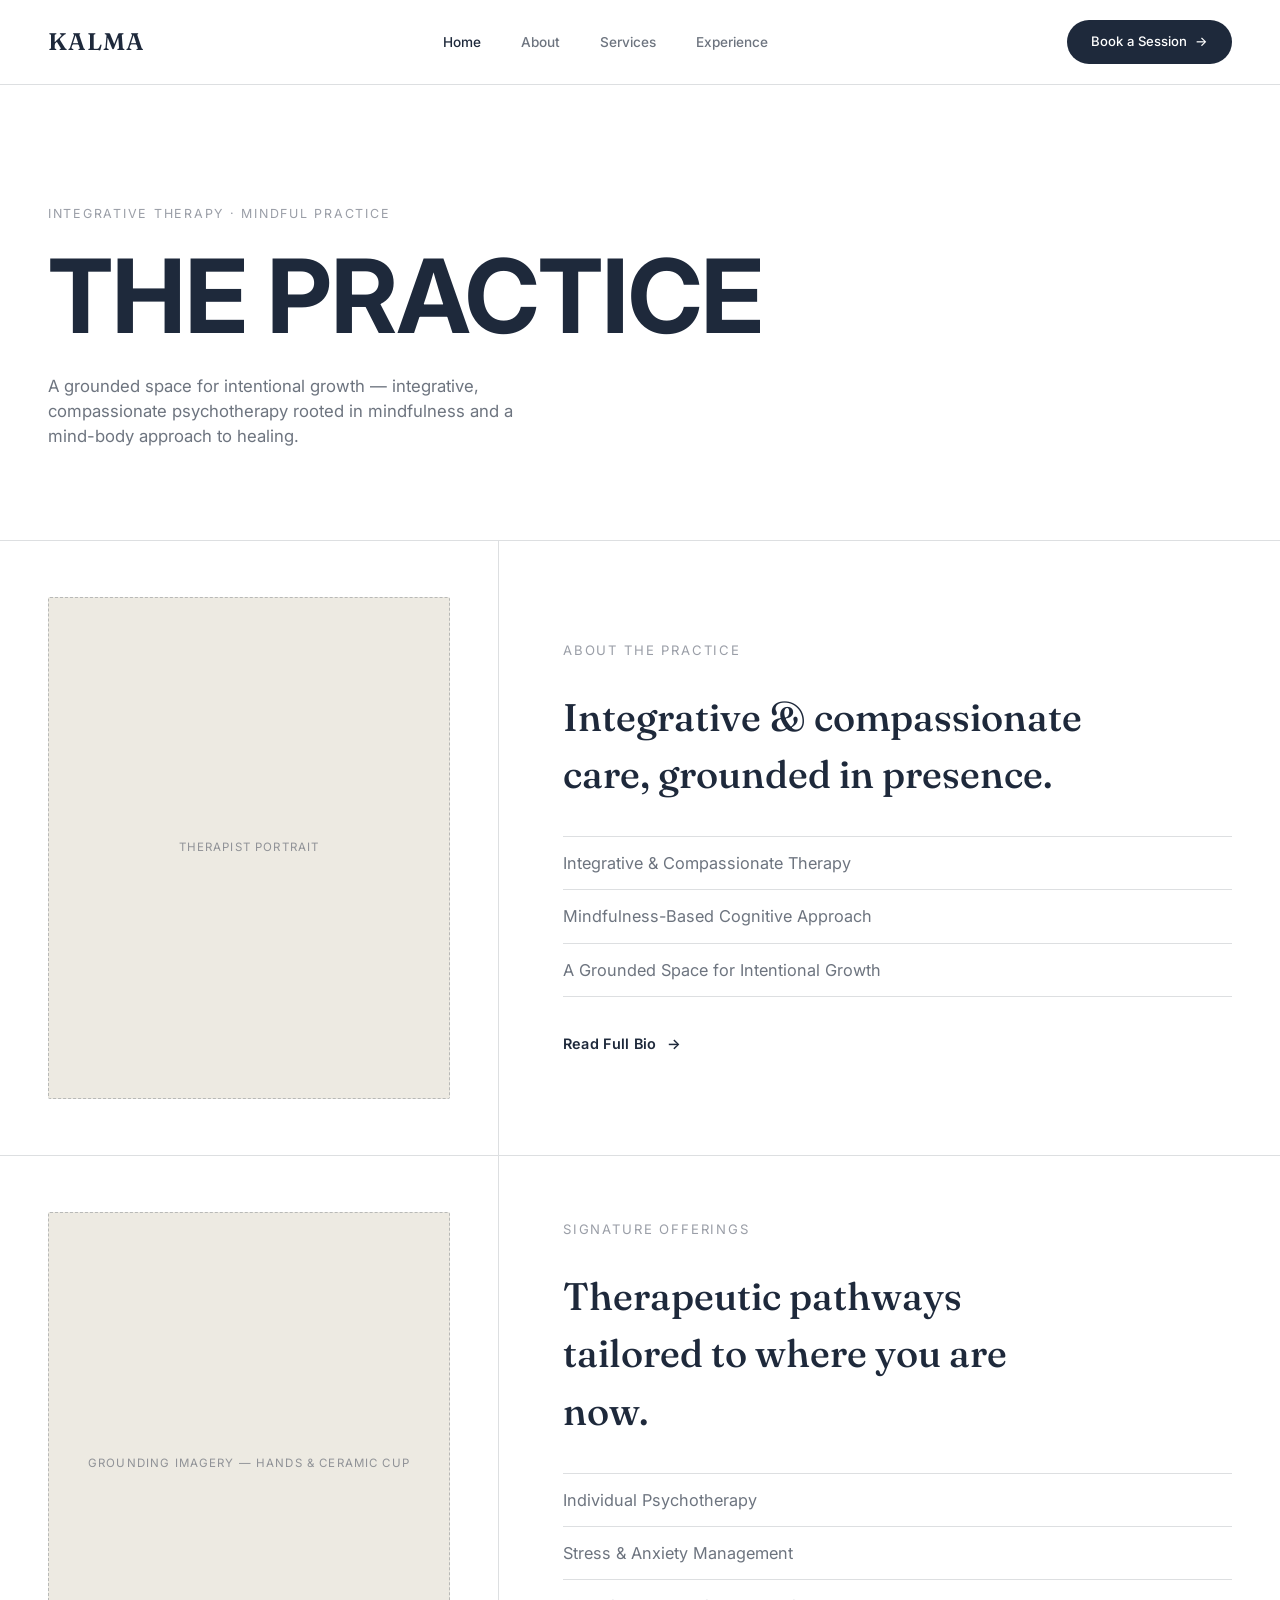
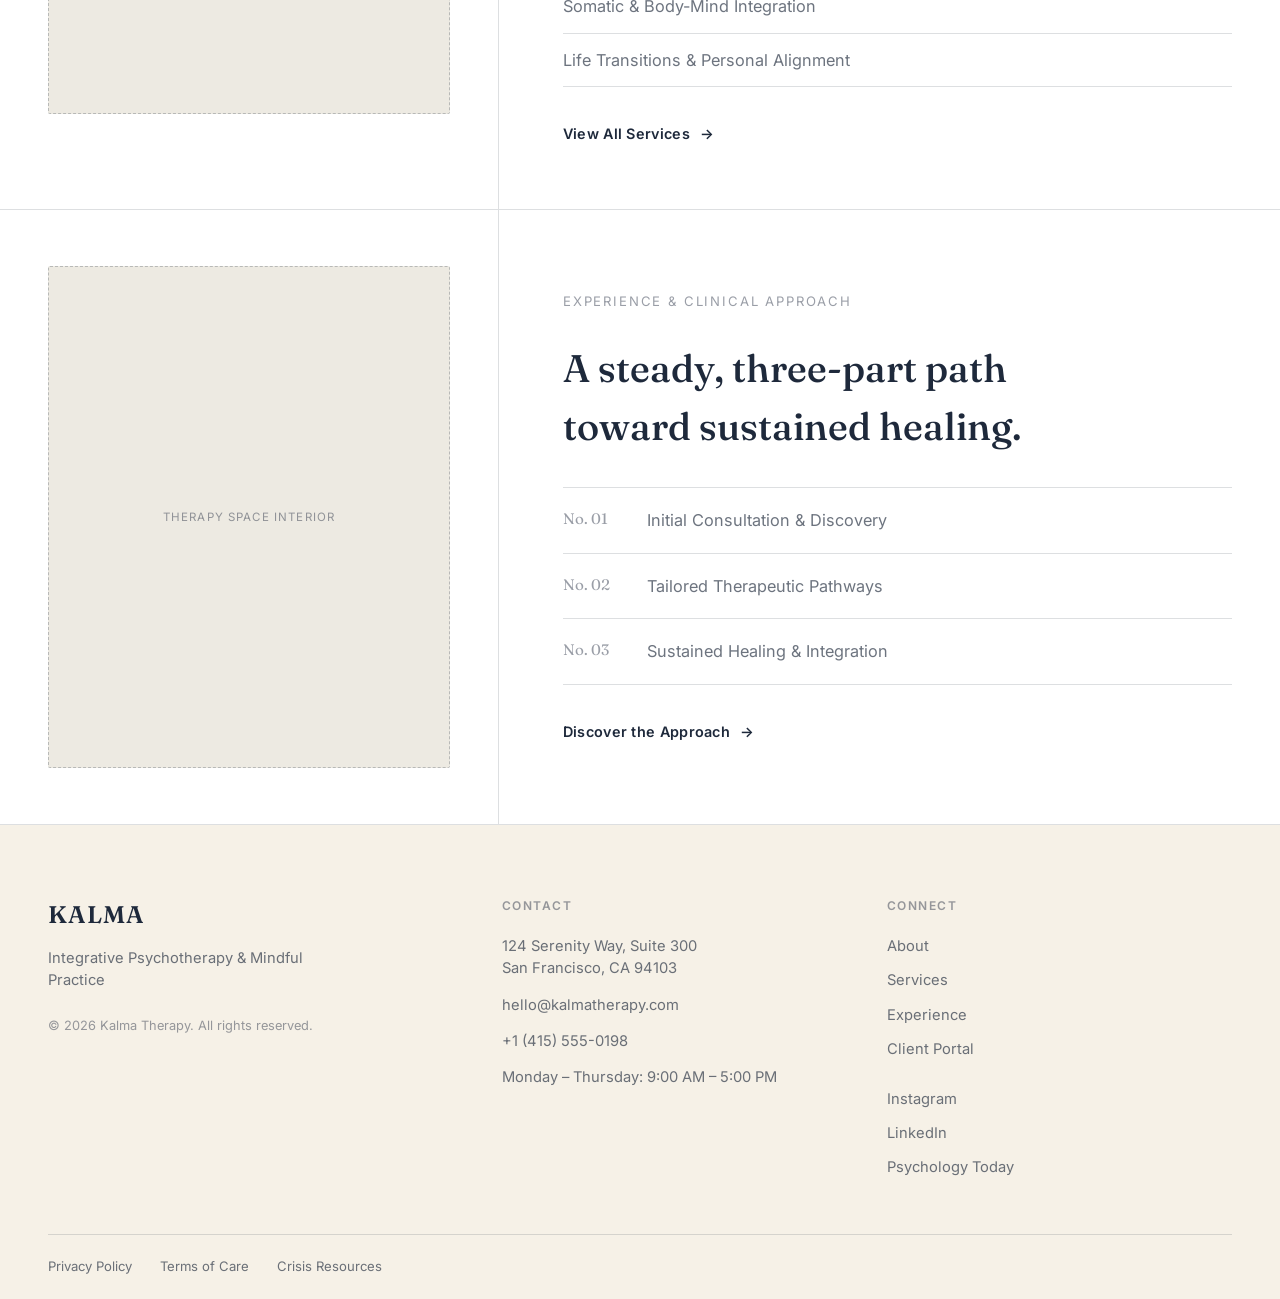
==== index.html @ 2f0d1805 "first commit" ====
<!doctype html>
<html lang="en">
<head>
<meta charset="UTF-8" />
<meta name="viewport" content="width=device-width, initial-scale=1.0" />
<title>Kalma — Integrative Psychotherapy &amp; Mindful Practice</title>
<link rel="preconnect" href="https://fonts.googleapis.com" />
<link rel="preconnect" href="https://fonts.gstatic.com" crossorigin />
<link href="https://fonts.googleapis.com/css2?family=Fraunces:wght@500;600&family=Inter:wght@400;500;600;700&display=swap" rel="stylesheet" />
<link rel="stylesheet" href="css/style.css" />
</head>
<body>

<nav class="site-nav">
  <div class="wrapper nav-inner">
    <a href="index.html" class="wordmark">KALMA</a>
    <div class="nav-links">
      <a href="index.html" class="active">Home</a>
      <a href="about.html">About</a>
      <a href="services.html">Services</a>
      <a href="experience.html">Experience</a>
    </div>
    <a href="experience.html" class="pill-btn">Book a Session <span>→</span></a>
    <button class="nav-toggle" aria-label="Toggle navigation">
      <span></span><span></span><span></span>
    </button>
  </div>
</nav>

<header class="hero">
  <div class="wrapper">
    <p class="kicker tracked-upper">Integrative Therapy &middot; Mindful Practice</p>
    <h1 class="tracked-upper">The Practice</h1>
    <p>A grounded space for intentional growth — integrative, compassionate psychotherapy rooted in mindfulness and a mind-body approach to healing.</p>
  </div>
</header>

<section class="editorial-row">
  <div class="wrapper row-grid">
    <div class="row-image">
      <div class="placeholder"><span>Therapist Portrait</span></div>
    </div>
    <div class="col-divider"></div>
    <div class="row-content">
      <p class="section-header tracked-upper">About the Practice</p>
      <h2>Integrative &amp; compassionate care, grounded in presence.</h2>
      <ul class="teaser-list">
        <li>Integrative &amp; Compassionate Therapy</li>
        <li>Mindfulness-Based Cognitive Approach</li>
        <li>A Grounded Space for Intentional Growth</li>
      </ul>
      <a href="about.html" class="cta-link">Read Full Bio <span class="arrow">→</span></a>
    </div>
  </div>
</section>

<section class="editorial-row">
  <div class="wrapper row-grid">
    <div class="row-image">
      <div class="placeholder"><span>Grounding Imagery — Hands &amp; Ceramic Cup</span></div>
    </div>
    <div class="col-divider"></div>
    <div class="row-content">
      <p class="section-header tracked-upper">Signature Offerings</p>
      <h2>Therapeutic pathways tailored to where you are now.</h2>
      <ul class="teaser-list">
        <li>Individual Psychotherapy</li>
        <li>Stress &amp; Anxiety Management</li>
        <li>Somatic &amp; Body-Mind Integration</li>
        <li>Life Transitions &amp; Personal Alignment</li>
      </ul>
      <a href="services.html" class="cta-link">View All Services <span class="arrow">→</span></a>
    </div>
  </div>
</section>

<section class="editorial-row">
  <div class="wrapper row-grid">
    <div class="row-image">
      <div class="placeholder"><span>Therapy Space Interior</span></div>
    </div>
    <div class="col-divider"></div>
    <div class="row-content">
      <p class="section-header tracked-upper">Experience &amp; Clinical Approach</p>
      <h2>A steady, three-part path toward sustained healing.</h2>
      <ul class="numbered-list">
        <li><span class="num">No. 01</span><span class="num-label">Initial Consultation &amp; Discovery</span></li>
        <li><span class="num">No. 02</span><span class="num-label">Tailored Therapeutic Pathways</span></li>
        <li><span class="num">No. 03</span><span class="num-label">Sustained Healing &amp; Integration</span></li>
      </ul>
      <a href="experience.html" class="cta-link">Discover the Approach <span class="arrow">→</span></a>
    </div>
  </div>
</section>

<footer class="site-footer">
  <div class="wrapper">
    <div class="footer-grid">
      <div class="footer-brand">
        <p class="wordmark">KALMA</p>
        <p class="tagline">Integrative Psychotherapy &amp; Mindful Practice</p>
        <p class="copyright">&copy; 2026 Kalma Therapy. All rights reserved.</p>
      </div>
      <div class="footer-col">
        <h5 class="tracked-upper">Contact</h5>
        <p class="detail-line">124 Serenity Way, Suite 300<br />San Francisco, CA 94103</p>
        <p class="detail-line">hello@kalmatherapy.com</p>
        <p class="detail-line">+1 (415) 555-0198</p>
        <p class="detail-line">Monday – Thursday: 9:00 AM – 5:00 PM</p>
      </div>
      <div class="footer-col">
        <h5 class="tracked-upper">Connect</h5>
        <div class="footer-links">
          <a href="about.html">About</a>
          <a href="services.html">Services</a>
          <a href="experience.html">Experience</a>
          <a href="#">Client Portal</a>
        </div>
        <div class="footer-social">
          <a href="#">Instagram</a>
          <a href="#">LinkedIn</a>
          <a href="#">Psychology Today</a>
        </div>
      </div>
    </div>
    <div class="footer-bottom">
      <a href="#">Privacy Policy</a>
      <a href="#">Terms of Care</a>
      <a href="#">Crisis Resources</a>
    </div>
  </div>
</footer>

<script src="js/nav.js"></script>
</body>
</html>
---- css/style.css ----
/* ===== Kalma — Design Tokens ===== */
:root {
  --cream: #F6F1E7;
  --slate: #1E293B;
  --slate-soft: rgba(30, 41, 59, 0.65);
  --slate-faint: rgba(30, 41, 59, 0.45);
  --divider: rgba(30, 41, 59, 0.15);
  --bg: #FFFFFF;
  --placeholder-bg: #EDEAE2;
  --placeholder-border: rgba(30, 41, 59, 0.25);
  --nav-height: 84px;

  --font-serif: "Fraunces", "Iowan Old Style", Georgia, serif;
  --font-sans: "Inter", -apple-system, BlinkMacSystemFont, "Segoe UI", sans-serif;
}

* { box-sizing: border-box; }

html { scroll-behavior: smooth; }

body {
  margin: 0;
  background: var(--bg);
  color: var(--slate);
  font-family: var(--font-sans);
  line-height: 1.5;
  -webkit-font-smoothing: antialiased;
}

img { max-width: 100%; display: block; }

a { color: inherit; text-decoration: none; }

ul { margin: 0; padding: 0; list-style: none; }

p { margin: 0; }

.tracked-upper {
  text-transform: uppercase;
  letter-spacing: 0.14em;
}

.wrapper {
  max-width: 1320px;
  margin: 0 auto;
  padding: 0 48px;
}

/* ===== Navigation ===== */
.site-nav {
  position: sticky;
  top: 0;
  z-index: 100;
  background: rgba(255, 255, 255, 0.92);
  backdrop-filter: blur(8px);
  border-bottom: 1px solid var(--divider);
}

.nav-inner {
  height: var(--nav-height);
  display: flex;
  align-items: center;
  justify-content: space-between;
}

.wordmark {
  font-family: var(--font-serif);
  font-size: 1.5rem;
  font-weight: 600;
  letter-spacing: 0.04em;
}

.nav-links {
  display: flex;
  gap: 40px;
  font-size: 0.85rem;
  font-weight: 500;
}

.nav-links a {
  position: relative;
  padding: 4px 0;
  color: var(--slate-soft);
  transition: color 0.2s ease;
}

.nav-links a:hover,
.nav-links a.active {
  color: var(--slate);
}

.pill-btn {
  display: inline-flex;
  align-items: center;
  gap: 8px;
  background: var(--slate);
  color: #fff;
  padding: 12px 24px;
  border-radius: 999px;
  font-size: 0.82rem;
  font-weight: 500;
  white-space: nowrap;
  transition: transform 0.2s ease, background 0.2s ease;
}

.pill-btn:hover {
  background: #0f1726;
  transform: translateY(-1px);
}

.nav-toggle {
  display: none;
  flex-direction: column;
  gap: 5px;
  background: none;
  border: none;
  cursor: pointer;
  padding: 8px;
}

.nav-toggle span {
  width: 22px;
  height: 2px;
  background: var(--slate);
  display: block;
}

/* ===== Hero ===== */
.hero {
  padding: 120px 0 90px;
  border-bottom: 1px solid var(--divider);
}

.hero .kicker {
  font-size: 0.78rem;
  color: var(--slate-faint);
  margin-bottom: 22px;
}

.hero h1 {
  font-family: var(--font-sans);
  font-size: clamp(3rem, 8vw, 6.5rem);
  line-height: 0.98;
  margin: 0 0 28px;
  font-weight: 700;
  letter-spacing: -0.01em;
}

.hero p {
  max-width: 480px;
  font-size: 1.05rem;
  color: var(--slate-soft);
}

.page-hero {
  padding: 100px 0 60px;
  border-bottom: 1px solid var(--divider);
}

.page-hero .kicker { font-size: 0.78rem; color: var(--slate-faint); margin-bottom: 18px; }

.page-hero h1 {
  font-family: var(--font-serif);
  font-size: clamp(2.2rem, 5vw, 3.6rem);
  font-weight: 600;
  margin: 0 0 20px;
}

.page-hero p {
  max-width: 620px;
  font-size: 1.05rem;
  color: var(--slate-soft);
}

/* ===== Editorial Row (image left / content right) ===== */
.editorial-row {
  border-bottom: 1px solid var(--divider);
}

.editorial-row .row-grid {
  display: grid;
  grid-template-columns: minmax(0, 38%) 1px minmax(0, 1fr);
}

.editorial-row .col-divider {
  background: var(--divider);
}

.row-image {
  padding: 56px 48px 56px 0;
}

.row-image .placeholder {
  aspect-ratio: 4 / 5;
  background: var(--placeholder-bg);
  border: 1px dashed var(--placeholder-border);
  border-radius: 2px;
  display: flex;
  align-items: center;
  justify-content: center;
  text-align: center;
  padding: 24px;
}

.row-image .placeholder span {
  font-size: 0.72rem;
  color: var(--slate-faint);
  letter-spacing: 0.1em;
  text-transform: uppercase;
}

.row-content {
  padding: 64px 0 64px 64px;
  display: flex;
  flex-direction: column;
  justify-content: center;
}

.row-content .section-header {
  font-size: 0.82rem;
  color: var(--slate-faint);
  margin-bottom: 28px;
}

.row-content h2 {
  font-family: var(--font-serif);
  font-size: clamp(1.8rem, 3vw, 2.6rem);
  font-weight: 500;
  margin: 0 0 32px;
  max-width: 520px;
}

.teaser-list li {
  padding: 14px 0;
  border-top: 1px solid var(--divider);
  font-size: 1.02rem;
  color: var(--slate-soft);
}

.teaser-list li:last-child { border-bottom: 1px solid var(--divider); }

.numbered-list li {
  display: grid;
  grid-template-columns: 64px 1fr;
  gap: 20px;
  padding: 20px 0;
  border-top: 1px solid var(--divider);
}

.numbered-list li:last-child { border-bottom: 1px solid var(--divider); }

.numbered-list .num {
  font-family: var(--font-serif);
  font-size: 0.95rem;
  color: var(--slate-faint);
}

.numbered-list .num-label {
  font-size: 1.02rem;
  color: var(--slate-soft);
}

.cta-link {
  margin-top: 36px;
  display: inline-flex;
  align-items: center;
  gap: 10px;
  font-size: 0.9rem;
  font-weight: 600;
  letter-spacing: 0.02em;
}

.cta-link .arrow { transition: transform 0.2s ease; }
.cta-link:hover .arrow { transform: translateX(4px); }

/* ===== Generic page sections (subpages) ===== */
.page-section {
  padding: 72px 0;
  border-bottom: 1px solid var(--divider);
}

.page-section .section-label {
  font-size: 0.78rem;
  color: var(--slate-faint);
  margin-bottom: 32px;
}

.page-section h3 {
  font-family: var(--font-serif);
  font-size: 1.6rem;
  font-weight: 500;
  margin: 0 0 16px;
}

.page-section .body-text {
  max-width: 640px;
  color: var(--slate-soft);
  font-size: 1rem;
  margin-bottom: 16px;
}

.placeholder-grid {
  display: grid;
  grid-template-columns: repeat(3, 1fr);
  gap: 20px;
}

.placeholder-grid .placeholder {
  aspect-ratio: 4 / 5;
  background: var(--placeholder-bg);
  border: 1px dashed var(--placeholder-border);
  display: flex;
  align-items: center;
  justify-content: center;
  text-align: center;
  padding: 16px;
}

.placeholder-grid .placeholder span {
  font-size: 0.68rem;
  color: var(--slate-faint);
  letter-spacing: 0.08em;
  text-transform: uppercase;
}

.wide-placeholder {
  aspect-ratio: 16 / 6;
  background: var(--placeholder-bg);
  border: 1px dashed var(--placeholder-border);
  display: flex;
  align-items: center;
  justify-content: center;
  text-align: center;
}

.wide-placeholder span {
  font-size: 0.72rem;
  color: var(--slate-faint);
  letter-spacing: 0.08em;
  text-transform: uppercase;
}

.service-list { display: flex; flex-direction: column; }

.service-item {
  padding: 28px 0;
  border-top: 1px solid var(--divider);
  display: grid;
  grid-template-columns: 1fr 2fr;
  gap: 32px;
}

.service-item:last-child { border-bottom: 1px solid var(--divider); }

.service-item h4 {
  font-family: var(--font-serif);
  font-size: 1.2rem;
  font-weight: 500;
  margin: 0;
}

.service-item p {
  color: var(--slate-soft);
  font-size: 0.95rem;
  max-width: 520px;
}

.faq-item {
  padding: 22px 0;
  border-top: 1px solid var(--divider);
}

.faq-item:last-child { border-bottom: 1px solid var(--divider); }

.faq-item .q {
  font-weight: 600;
  margin-bottom: 8px;
}

.faq-item .a {
  color: var(--slate-soft);
  font-size: 0.95rem;
  max-width: 560px;
}

/* ===== Footer ===== */
.site-footer {
  background: var(--cream);
  color: var(--slate);
  padding: 72px 0 0;
}

.footer-grid {
  display: grid;
  grid-template-columns: 1.2fr 1fr 1fr;
  gap: 40px;
  padding-bottom: 56px;
}

.footer-brand .wordmark { margin-bottom: 14px; }

.footer-brand .tagline {
  color: var(--slate-soft);
  font-size: 0.92rem;
  margin-bottom: 24px;
  max-width: 260px;
}

.footer-brand .copyright {
  font-size: 0.8rem;
  color: var(--slate-faint);
}

.footer-col h5 {
  font-size: 0.75rem;
  letter-spacing: 0.12em;
  color: var(--slate-faint);
  margin: 0 0 20px;
  font-weight: 600;
}

.footer-col .detail-line {
  font-size: 0.92rem;
  color: var(--slate-soft);
  margin-bottom: 14px;
  line-height: 1.5;
}

.footer-links {
  display: flex;
  flex-direction: column;
  gap: 12px;
  margin-bottom: 28px;
}

.footer-links a, .footer-social a {
  font-size: 0.92rem;
  color: var(--slate-soft);
  transition: color 0.2s ease;
}

.footer-links a:hover, .footer-social a:hover { color: var(--slate); }

.footer-social {
  display: flex;
  flex-direction: column;
  gap: 12px;
}

.footer-bottom {
  border-top: 1px solid var(--divider);
  padding: 22px 0;
  display: flex;
  gap: 28px;
  font-size: 0.82rem;
  color: var(--slate-soft);
}

.footer-bottom a:hover { color: var(--slate); }

/* ===== Responsive ===== */
@media (max-width: 900px) {
  .wrapper { padding: 0 24px; }

  .nav-links { display: none; }
  .nav-toggle { display: flex; }

  .nav-links.open {
    display: flex;
    position: absolute;
    top: var(--nav-height);
    left: 0;
    right: 0;
    background: #fff;
    flex-direction: column;
    gap: 0;
    border-bottom: 1px solid var(--divider);
  }

  .nav-links.open a {
    padding: 16px 24px;
    border-top: 1px solid var(--divider);
  }

  .editorial-row .row-grid {
    grid-template-columns: 1fr;
  }

  .editorial-row .col-divider { display: none; }

  .row-image { padding: 40px 0 0; }
  .row-image .placeholder { aspect-ratio: 16 / 10; }

  .row-content { padding: 32px 0 48px; }

  .footer-grid { grid-template-columns: 1fr; gap: 40px; }

  .placeholder-grid { grid-template-columns: 1fr 1fr; }

  .service-item { grid-template-columns: 1fr; gap: 10px; }

  .footer-bottom { flex-direction: column; gap: 10px; }
}
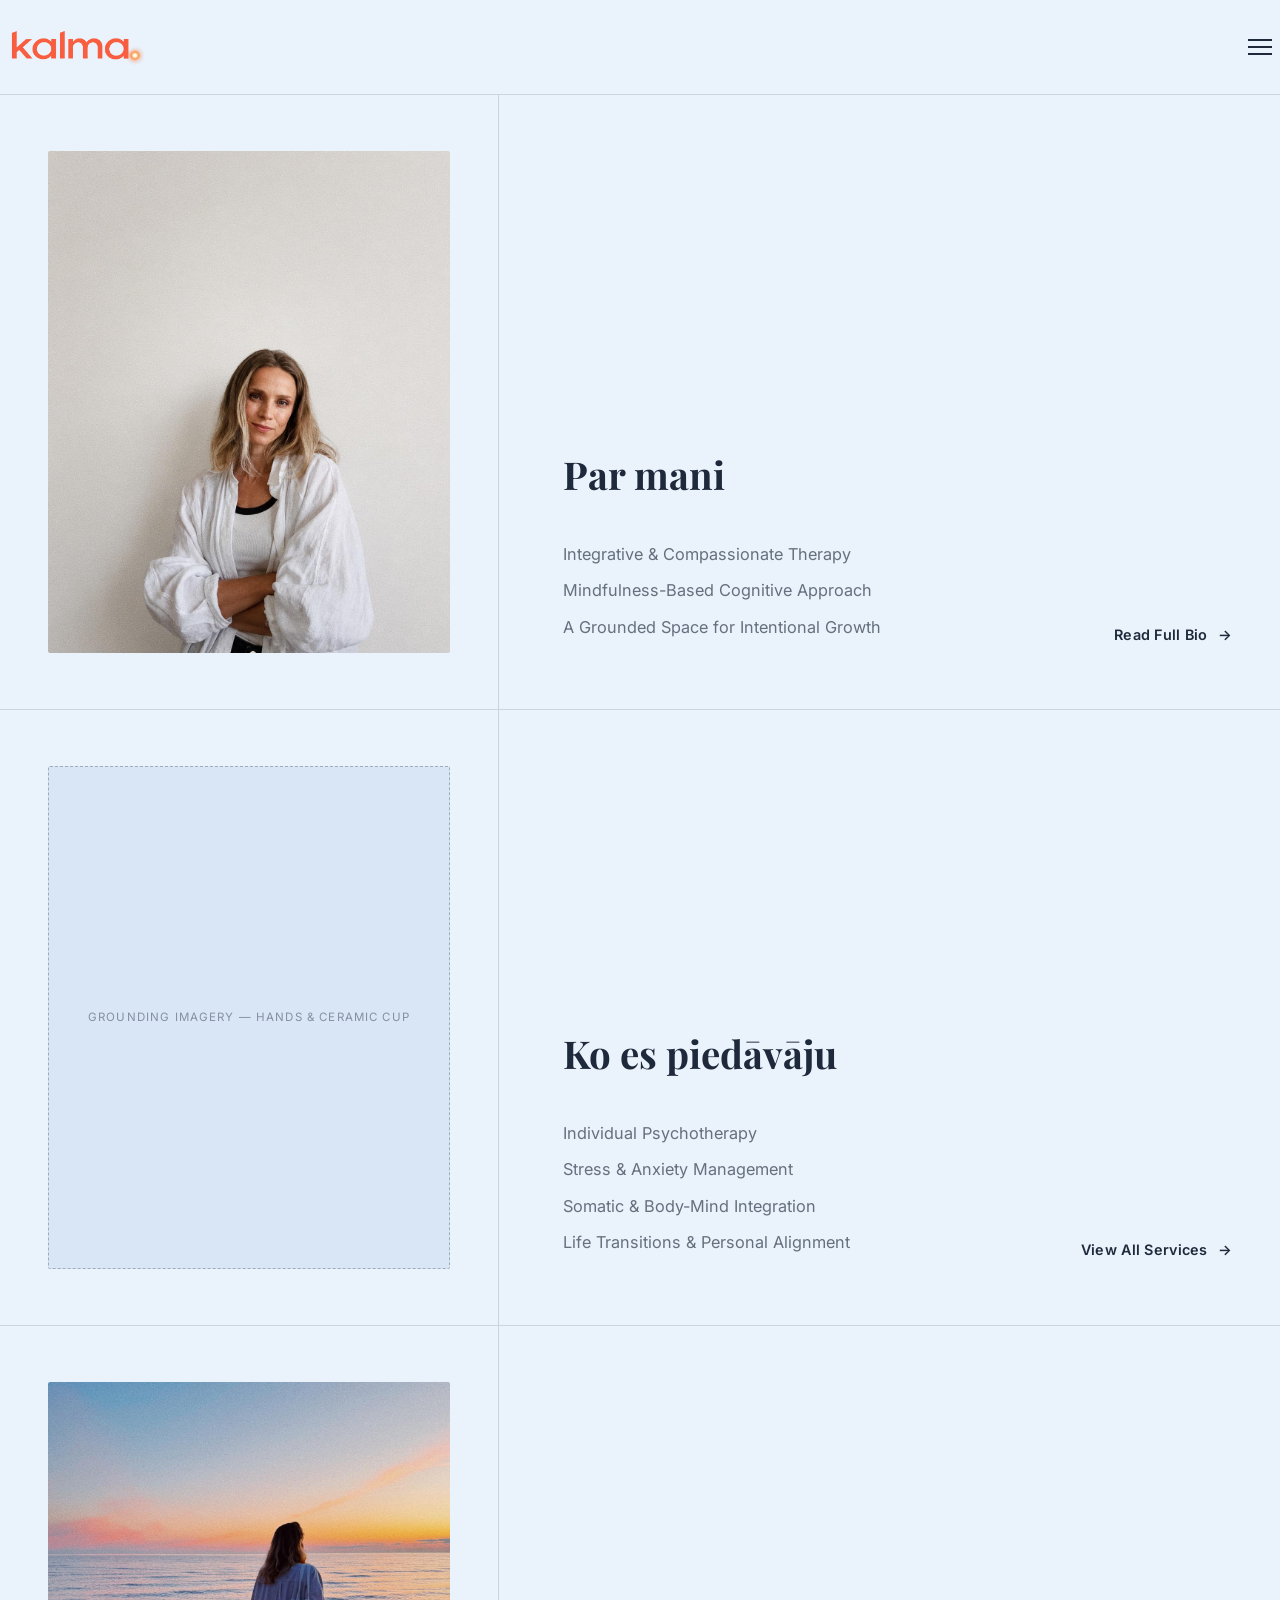
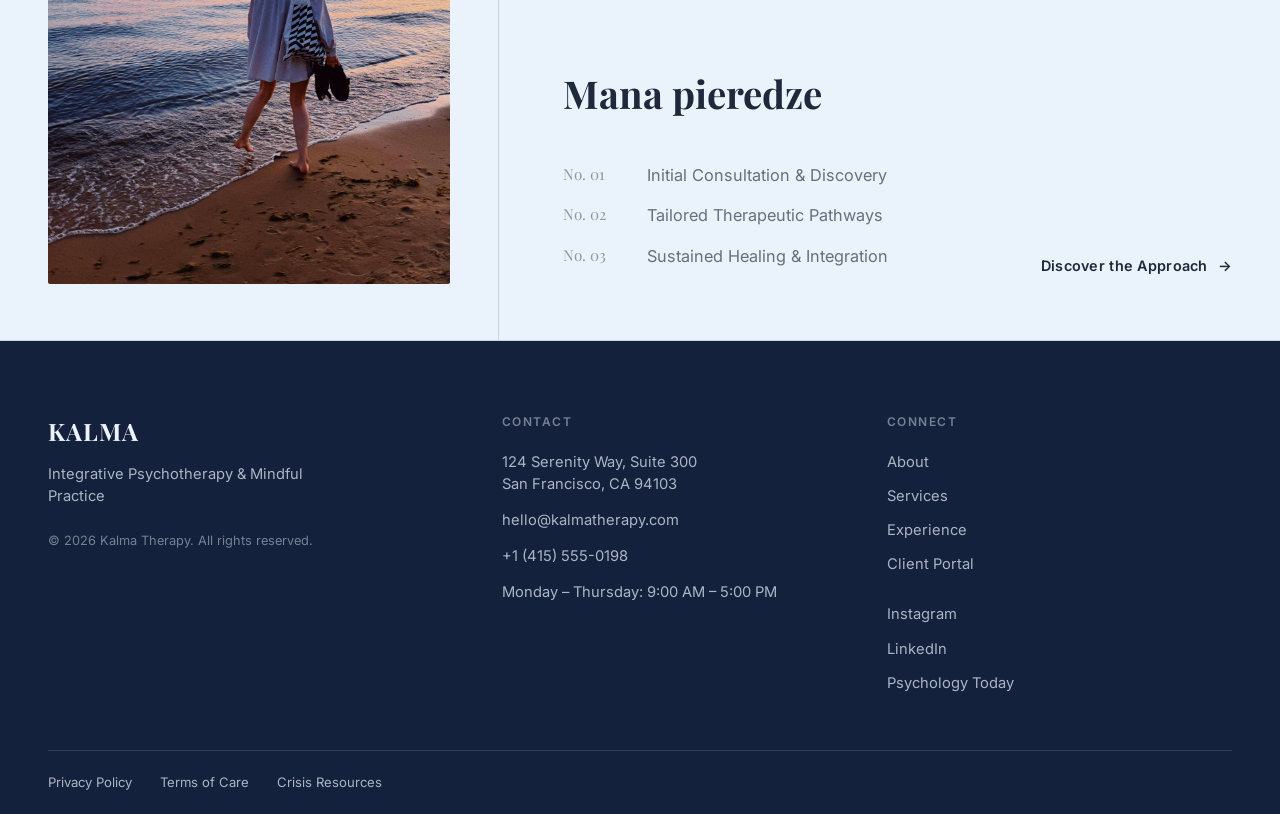
==== commit 166ed803: "placeholder & images" ====
--- a/index.html
+++ b/index.html
@@ -6,50 +6,45 @@
 <title>Kalma — Integrative Psychotherapy &amp; Mindful Practice</title>
 <link rel="preconnect" href="https://fonts.googleapis.com" />
 <link rel="preconnect" href="https://fonts.gstatic.com" crossorigin />
-<link href="https://fonts.googleapis.com/css2?family=Fraunces:wght@500;600&family=Inter:wght@400;500;600;700&display=swap" rel="stylesheet" />
+<link href="https://fonts.googleapis.com/css2?family=Playfair+Display:wght@600;700&family=Inter:wght@400;500;600;700&display=swap" rel="stylesheet" />
 <link rel="stylesheet" href="css/style.css" />
 </head>
 <body>
 
 <nav class="site-nav">
   <div class="wrapper nav-inner">
-    <a href="index.html" class="wordmark">KALMA</a>
-    <div class="nav-links">
+    <a href="index.html" class="logo"><img src="public/logo.png" alt="Kalma" /></a>
+    <button class="nav-toggle" aria-label="Toggle navigation">
+      <span></span><span></span><span></span>
+    </button>
+    <div class="nav-menu">
       <a href="index.html" class="active">Home</a>
       <a href="about.html">About</a>
       <a href="services.html">Services</a>
       <a href="experience.html">Experience</a>
+      <a href="experience.html" class="pill-btn">Book a Session <span>→</span></a>
     </div>
-    <a href="experience.html" class="pill-btn">Book a Session <span>→</span></a>
-    <button class="nav-toggle" aria-label="Toggle navigation">
-      <span></span><span></span><span></span>
-    </button>
   </div>
 </nav>
-
-<header class="hero">
-  <div class="wrapper">
-    <p class="kicker tracked-upper">Integrative Therapy &middot; Mindful Practice</p>
-    <h1 class="tracked-upper">The Practice</h1>
-    <p>A grounded space for intentional growth — integrative, compassionate psychotherapy rooted in mindfulness and a mind-body approach to healing.</p>
-  </div>
-</header>
 
 <section class="editorial-row">
   <div class="wrapper row-grid">
     <div class="row-image">
-      <div class="placeholder"><span>Therapist Portrait</span></div>
+      <div class="placeholder has-image"><img src="public/portrait.jpeg" alt="Portrait of the therapist" /></div>
     </div>
     <div class="col-divider"></div>
     <div class="row-content">
-      <p class="section-header tracked-upper">About the Practice</p>
-      <h2>Integrative &amp; compassionate care, grounded in presence.</h2>
-      <ul class="teaser-list">
-        <li>Integrative &amp; Compassionate Therapy</li>
-        <li>Mindfulness-Based Cognitive Approach</li>
-        <li>A Grounded Space for Intentional Growth</li>
-      </ul>
-      <a href="about.html" class="cta-link">Read Full Bio <span class="arrow">→</span></a>
+      <div class="content-row">
+        <div class="row-body">
+          <h2>Par mani</h2>
+          <ul class="teaser-list">
+            <li>Integrative &amp; Compassionate Therapy</li>
+            <li>Mindfulness-Based Cognitive Approach</li>
+            <li>A Grounded Space for Intentional Growth</li>
+          </ul>
+        </div>
+        <a href="about.html" class="cta-link">Read Full Bio <span class="arrow">→</span></a>
+      </div>
     </div>
   </div>
 </section>
@@ -61,15 +56,18 @@
     </div>
     <div class="col-divider"></div>
     <div class="row-content">
-      <p class="section-header tracked-upper">Signature Offerings</p>
-      <h2>Therapeutic pathways tailored to where you are now.</h2>
-      <ul class="teaser-list">
-        <li>Individual Psychotherapy</li>
-        <li>Stress &amp; Anxiety Management</li>
-        <li>Somatic &amp; Body-Mind Integration</li>
-        <li>Life Transitions &amp; Personal Alignment</li>
-      </ul>
-      <a href="services.html" class="cta-link">View All Services <span class="arrow">→</span></a>
+      <div class="content-row">
+        <div class="row-body">
+          <h2>Ko es piedāvāju</h2>
+          <ul class="teaser-list">
+            <li>Individual Psychotherapy</li>
+            <li>Stress &amp; Anxiety Management</li>
+            <li>Somatic &amp; Body-Mind Integration</li>
+            <li>Life Transitions &amp; Personal Alignment</li>
+          </ul>
+        </div>
+        <a href="services.html" class="cta-link">View All Services <span class="arrow">→</span></a>
+      </div>
     </div>
   </div>
 </section>
@@ -77,18 +75,21 @@
 <section class="editorial-row">
   <div class="wrapper row-grid">
     <div class="row-image">
-      <div class="placeholder"><span>Therapy Space Interior</span></div>
+      <div class="placeholder has-image"><img src="public/seaside.jpeg" alt="A reflective walk along the shore at sunset" /></div>
     </div>
     <div class="col-divider"></div>
     <div class="row-content">
-      <p class="section-header tracked-upper">Experience &amp; Clinical Approach</p>
-      <h2>A steady, three-part path toward sustained healing.</h2>
-      <ul class="numbered-list">
-        <li><span class="num">No. 01</span><span class="num-label">Initial Consultation &amp; Discovery</span></li>
-        <li><span class="num">No. 02</span><span class="num-label">Tailored Therapeutic Pathways</span></li>
-        <li><span class="num">No. 03</span><span class="num-label">Sustained Healing &amp; Integration</span></li>
-      </ul>
-      <a href="experience.html" class="cta-link">Discover the Approach <span class="arrow">→</span></a>
+      <div class="content-row">
+        <div class="row-body">
+          <h2>Mana pieredze</h2>
+          <ul class="numbered-list">
+            <li><span class="num">No. 01</span><span class="num-label">Initial Consultation &amp; Discovery</span></li>
+            <li><span class="num">No. 02</span><span class="num-label">Tailored Therapeutic Pathways</span></li>
+            <li><span class="num">No. 03</span><span class="num-label">Sustained Healing &amp; Integration</span></li>
+          </ul>
+        </div>
+        <a href="experience.html" class="cta-link">Discover the Approach <span class="arrow">→</span></a>
+      </div>
     </div>
   </div>
 </section>
--- a/css/style.css
+++ b/css/style.css
@@ -1,16 +1,24 @@
 /* ===== Kalma — Design Tokens ===== */
 :root {
-  --cream: #F6F1E7;
-  --slate: #1E293B;
-  --slate-soft: rgba(30, 41, 59, 0.65);
-  --slate-faint: rgba(30, 41, 59, 0.45);
+  --ink: #1E293B;
+  --ink-soft: rgba(30, 41, 59, 0.65);
+  --ink-faint: rgba(30, 41, 59, 0.45);
   --divider: rgba(30, 41, 59, 0.15);
-  --bg: #FFFFFF;
-  --placeholder-bg: #EDEAE2;
-  --placeholder-border: rgba(30, 41, 59, 0.25);
+  --bg: #EAF2FB;
+  --placeholder-bg: #D9E6F6;
+  --placeholder-border: rgba(30, 41, 59, 0.3);
   --nav-height: 84px;
 
-  --font-serif: "Fraunces", "Iowan Old Style", Georgia, serif;
+  --surface-footer: #14213D;
+  --footer-ink: #EDF3FC;
+  --footer-ink-soft: rgba(237, 243, 252, 0.7);
+  --footer-ink-faint: rgba(237, 243, 252, 0.45);
+  --footer-divider: rgba(237, 243, 252, 0.15);
+
+  --pill-bg: #1E293B;
+  --pill-text: #FFFFFF;
+
+  --font-serif: "Playfair Display", "Iowan Old Style", Georgia, serif;
   --font-sans: "Inter", -apple-system, BlinkMacSystemFont, "Segoe UI", sans-serif;
 }
 
@@ -21,7 +29,7 @@
 body {
   margin: 0;
   background: var(--bg);
-  color: var(--slate);
+  color: var(--ink);
   font-family: var(--font-sans);
   line-height: 1.5;
   -webkit-font-smoothing: antialiased;
@@ -46,55 +54,87 @@
   padding: 0 48px;
 }
 
-/* ===== Navigation ===== */
+/* ===== Navigation: page title + hamburger only ===== */
 .site-nav {
   position: sticky;
   top: 0;
   z-index: 100;
-  background: rgba(255, 255, 255, 0.92);
-  backdrop-filter: blur(8px);
+  background: var(--bg);
   border-bottom: 1px solid var(--divider);
 }
 
 .nav-inner {
-  height: var(--nav-height);
+  min-height: var(--nav-height);
   display: flex;
   align-items: center;
   justify-content: space-between;
-}
-
-.wordmark {
-  font-family: var(--font-serif);
-  font-size: 1.5rem;
-  font-weight: 600;
-  letter-spacing: 0.04em;
-}
-
-.nav-links {
-  display: flex;
-  gap: 40px;
-  font-size: 0.85rem;
-  font-weight: 500;
-}
-
-.nav-links a {
-  position: relative;
-  padding: 4px 0;
-  color: var(--slate-soft);
+  padding: 22px 0;
+}
+
+.logo { display: flex; align-items: center; }
+
+.logo img {
+  height: 50px;
+  width: auto;
+  display: block;
+}
+
+.nav-toggle {
+  display: flex;
+  flex-direction: column;
+  gap: 5px;
+  background: none;
+  border: none;
+  cursor: pointer;
+  padding: 8px;
+}
+
+.nav-toggle span {
+  width: 24px;
+  height: 2px;
+  background: var(--ink);
+  display: block;
+  transition: transform 0.2s ease, opacity 0.2s ease;
+}
+
+.nav-toggle.open span:nth-child(1) { transform: translateY(7px) rotate(45deg); }
+.nav-toggle.open span:nth-child(2) { opacity: 0; }
+.nav-toggle.open span:nth-child(3) { transform: translateY(-7px) rotate(-45deg); }
+
+.nav-menu {
+  display: none;
+  position: absolute;
+  top: 100%;
+  left: 0;
+  right: 0;
+  background: var(--bg);
+  border-bottom: 1px solid var(--divider);
+  flex-direction: column;
+  padding: 8px 0 24px;
+}
+
+.nav-menu.open { display: flex; }
+
+.nav-menu a {
+  padding: 14px 48px;
+  font-size: 0.95rem;
+  color: var(--ink-soft);
   transition: color 0.2s ease;
 }
 
-.nav-links a:hover,
-.nav-links a.active {
-  color: var(--slate);
+.nav-menu a:hover, .nav-menu a.active { color: var(--ink); }
+
+.nav-menu .pill-btn {
+  margin: 12px 48px 0;
+  align-self: flex-start;
 }
 
 .pill-btn {
   display: inline-flex;
   align-items: center;
   gap: 8px;
-  background: var(--slate);
-  color: #fff;
+  background: var(--pill-bg);
+  color: var(--pill-text);
   padding: 12px 24px;
   border-radius: 999px;
   font-size: 0.82rem;
@@ -108,70 +148,6 @@
   transform: translateY(-1px);
 }
 
-.nav-toggle {
-  display: none;
-  flex-direction: column;
-  gap: 5px;
-  background: none;
-  border: none;
-  cursor: pointer;
-  padding: 8px;
-}
-
-.nav-toggle span {
-  width: 22px;
-  height: 2px;
-  background: var(--slate);
-  display: block;
-}
-
-/* ===== Hero ===== */
-.hero {
-  padding: 120px 0 90px;
-  border-bottom: 1px solid var(--divider);
-}
-
-.hero .kicker {
-  font-size: 0.78rem;
-  color: var(--slate-faint);
-  margin-bottom: 22px;
-}
-
-.hero h1 {
-  font-family: var(--font-sans);
-  font-size: clamp(3rem, 8vw, 6.5rem);
-  line-height: 0.98;
-  margin: 0 0 28px;
-  font-weight: 700;
-  letter-spacing: -0.01em;
-}
-
-.hero p {
-  max-width: 480px;
-  font-size: 1.05rem;
-  color: var(--slate-soft);
-}
-
-.page-hero {
-  padding: 100px 0 60px;
-  border-bottom: 1px solid var(--divider);
-}
-
-.page-hero .kicker { font-size: 0.78rem; color: var(--slate-faint); margin-bottom: 18px; }
-
-.page-hero h1 {
-  font-family: var(--font-serif);
-  font-size: clamp(2.2rem, 5vw, 3.6rem);
-  font-weight: 600;
-  margin: 0 0 20px;
-}
-
-.page-hero p {
-  max-width: 620px;
-  font-size: 1.05rem;
-  color: var(--slate-soft);
-}
-
 /* ===== Editorial Row (image left / content right) ===== */
 .editorial-row {
   border-bottom: 1px solid var(--divider);
@@ -202,9 +178,22 @@
   padding: 24px;
 }
 
+.row-image .placeholder.has-image {
+  border: none;
+  padding: 0;
+  overflow: hidden;
+}
+
+.row-image .placeholder.has-image img {
+  width: 100%;
+  height: 100%;
+  object-fit: cover;
+  display: block;
+}
+
 .row-image .placeholder span {
   font-size: 0.72rem;
-  color: var(--slate-faint);
+  color: var(--ink-faint);
   letter-spacing: 0.1em;
   text-transform: uppercase;
 }
@@ -213,61 +202,65 @@
   padding: 64px 0 64px 64px;
   display: flex;
   flex-direction: column;
-  justify-content: center;
+  justify-content: end;
 }
 
 .row-content .section-header {
   font-size: 0.82rem;
-  color: var(--slate-faint);
+  color: var(--ink-faint);
   margin-bottom: 28px;
 }
+
+.content-row {
+  display: flex;
+  align-items: flex-end;
+  justify-content: space-between;
+  gap: 24px;
+}
+
+.row-body { flex: 1; min-width: 0; }
 
 .row-content h2 {
   font-family: var(--font-serif);
   font-size: clamp(1.8rem, 3vw, 2.6rem);
-  font-weight: 500;
+  font-weight: 700;
   margin: 0 0 32px;
   max-width: 520px;
 }
 
 .teaser-list li {
-  padding: 14px 0;
-  border-top: 1px solid var(--divider);
+  padding: 6px 0;
   font-size: 1.02rem;
-  color: var(--slate-soft);
-}
-
-.teaser-list li:last-child { border-bottom: 1px solid var(--divider); }
+  color: var(--ink-soft);
+}
 
 .numbered-list li {
   display: grid;
   grid-template-columns: 64px 1fr;
   gap: 20px;
-  padding: 20px 0;
-  border-top: 1px solid var(--divider);
-}
-
-.numbered-list li:last-child { border-bottom: 1px solid var(--divider); }
+  padding: 8px 0;
+}
 
 .numbered-list .num {
   font-family: var(--font-serif);
   font-size: 0.95rem;
-  color: var(--slate-faint);
+  color: var(--ink-faint);
 }
 
 .numbered-list .num-label {
   font-size: 1.02rem;
-  color: var(--slate-soft);
+  color: var(--ink-soft);
 }
 
 .cta-link {
-  margin-top: 36px;
   display: inline-flex;
   align-items: center;
   gap: 10px;
   font-size: 0.9rem;
   font-weight: 600;
   letter-spacing: 0.02em;
+  white-space: nowrap;
+  flex-shrink: 0;
 }
 
 .cta-link .arrow { transition: transform 0.2s ease; }
@@ -281,20 +274,20 @@
 
 .page-section .section-label {
   font-size: 0.78rem;
-  color: var(--slate-faint);
+  color: var(--ink-faint);
   margin-bottom: 32px;
 }
 
 .page-section h3 {
   font-family: var(--font-serif);
   font-size: 1.6rem;
-  font-weight: 500;
+  font-weight: 700;
   margin: 0 0 16px;
 }
 
 .page-section .body-text {
   max-width: 640px;
-  color: var(--slate-soft);
+  color: var(--ink-soft);
   font-size: 1rem;
   margin-bottom: 16px;
 }
@@ -318,7 +311,7 @@
 
 .placeholder-grid .placeholder span {
   font-size: 0.68rem;
-  color: var(--slate-faint);
+  color: var(--ink-faint);
   letter-spacing: 0.08em;
   text-transform: uppercase;
 }
@@ -335,42 +328,36 @@
 
 .wide-placeholder span {
   font-size: 0.72rem;
-  color: var(--slate-faint);
+  color: var(--ink-faint);
   letter-spacing: 0.08em;
   text-transform: uppercase;
 }
 
-.service-list { display: flex; flex-direction: column; }
+.service-list { display: flex; flex-direction: column; gap: 8px; }
 
 .service-item {
-  padding: 28px 0;
-  border-top: 1px solid var(--divider);
+  padding: 10px 0;
   display: grid;
   grid-template-columns: 1fr 2fr;
   gap: 32px;
 }
 
-.service-item:last-child { border-bottom: 1px solid var(--divider); }
-
 .service-item h4 {
   font-family: var(--font-serif);
   font-size: 1.2rem;
-  font-weight: 500;
+  font-weight: 700;
   margin: 0;
 }
 
 .service-item p {
-  color: var(--slate-soft);
+  color: var(--ink-soft);
   font-size: 0.95rem;
   max-width: 520px;
 }
 
 .faq-item {
-  padding: 22px 0;
-  border-top: 1px solid var(--divider);
-}
-
-.faq-item:last-child { border-bottom: 1px solid var(--divider); }
+  padding: 10px 0;
+}
 
 .faq-item .q {
   font-weight: 600;
@@ -378,15 +365,15 @@
 }
 
 .faq-item .a {
-  color: var(--slate-soft);
+  color: var(--ink-soft);
   font-size: 0.95rem;
   max-width: 560px;
 }
 
 /* ===== Footer ===== */
 .site-footer {
-  background: var(--cream);
-  color: var(--slate);
+  background: var(--surface-footer);
+  color: var(--footer-ink);
   padding: 72px 0 0;
 }
 
@@ -397,10 +384,16 @@
   padding-bottom: 56px;
 }
 
-.footer-brand .wordmark { margin-bottom: 14px; }
+.footer-brand .wordmark {
+  font-family: var(--font-serif);
+  font-size: 1.5rem;
+  font-weight: 700;
+  letter-spacing: 0.04em;
+  margin-bottom: 14px;
+}
 
 .footer-brand .tagline {
-  color: var(--slate-soft);
+  color: var(--footer-ink-soft);
   font-size: 0.92rem;
   margin-bottom: 24px;
   max-width: 260px;
@@ -408,20 +401,20 @@
 
 .footer-brand .copyright {
   font-size: 0.8rem;
-  color: var(--slate-faint);
+  color: var(--footer-ink-faint);
 }
 
 .footer-col h5 {
   font-size: 0.75rem;
   letter-spacing: 0.12em;
-  color: var(--slate-faint);
+  color: var(--footer-ink-faint);
   margin: 0 0 20px;
   font-weight: 600;
 }
 
 .footer-col .detail-line {
   font-size: 0.92rem;
-  color: var(--slate-soft);
+  color: var(--footer-ink-soft);
   margin-bottom: 14px;
   line-height: 1.5;
 }
@@ -435,11 +428,11 @@
 
 .footer-links a, .footer-social a {
   font-size: 0.92rem;
-  color: var(--slate-soft);
+  color: var(--footer-ink-soft);
   transition: color 0.2s ease;
 }
 
-.footer-links a:hover, .footer-social a:hover { color: var(--slate); }
+.footer-links a:hover, .footer-social a:hover { color: var(--footer-ink); }
 
 .footer-social {
   display: flex;
@@ -448,39 +441,22 @@
 }
 
 .footer-bottom {
-  border-top: 1px solid var(--divider);
+  border-top: 1px solid var(--footer-divider);
   padding: 22px 0;
   display: flex;
   gap: 28px;
   font-size: 0.82rem;
-  color: var(--slate-soft);
-}
-
-.footer-bottom a:hover { color: var(--slate); }
+  color: var(--footer-ink-soft);
+}
+
+.footer-bottom a:hover { color: var(--footer-ink); }
 
 /* ===== Responsive ===== */
 @media (max-width: 900px) {
   .wrapper { padding: 0 24px; }
 
-  .nav-links { display: none; }
-  .nav-toggle { display: flex; }
-
-  .nav-links.open {
-    display: flex;
-    position: absolute;
-    top: var(--nav-height);
-    left: 0;
-    right: 0;
-    background: #fff;
-    flex-direction: column;
-    gap: 0;
-    border-bottom: 1px solid var(--divider);
-  }
-
-  .nav-links.open a {
-    padding: 16px 24px;
-    border-top: 1px solid var(--divider);
-  }
+  .nav-menu a { padding-left: 24px; padding-right: 24px; }
+  .nav-menu .pill-btn { margin-left: 24px; margin-right: 24px; }
 
   .editorial-row .row-grid {
     grid-template-columns: 1fr;
@@ -493,6 +469,10 @@
 
   .row-content { padding: 32px 0 48px; }
 
+  .content-row { flex-direction: column; align-items: flex-start; }
+
+  .cta-link { margin-top: 28px; }
+
   .footer-grid { grid-template-columns: 1fr; gap: 40px; }
 
   .placeholder-grid { grid-template-columns: 1fr 1fr; }
